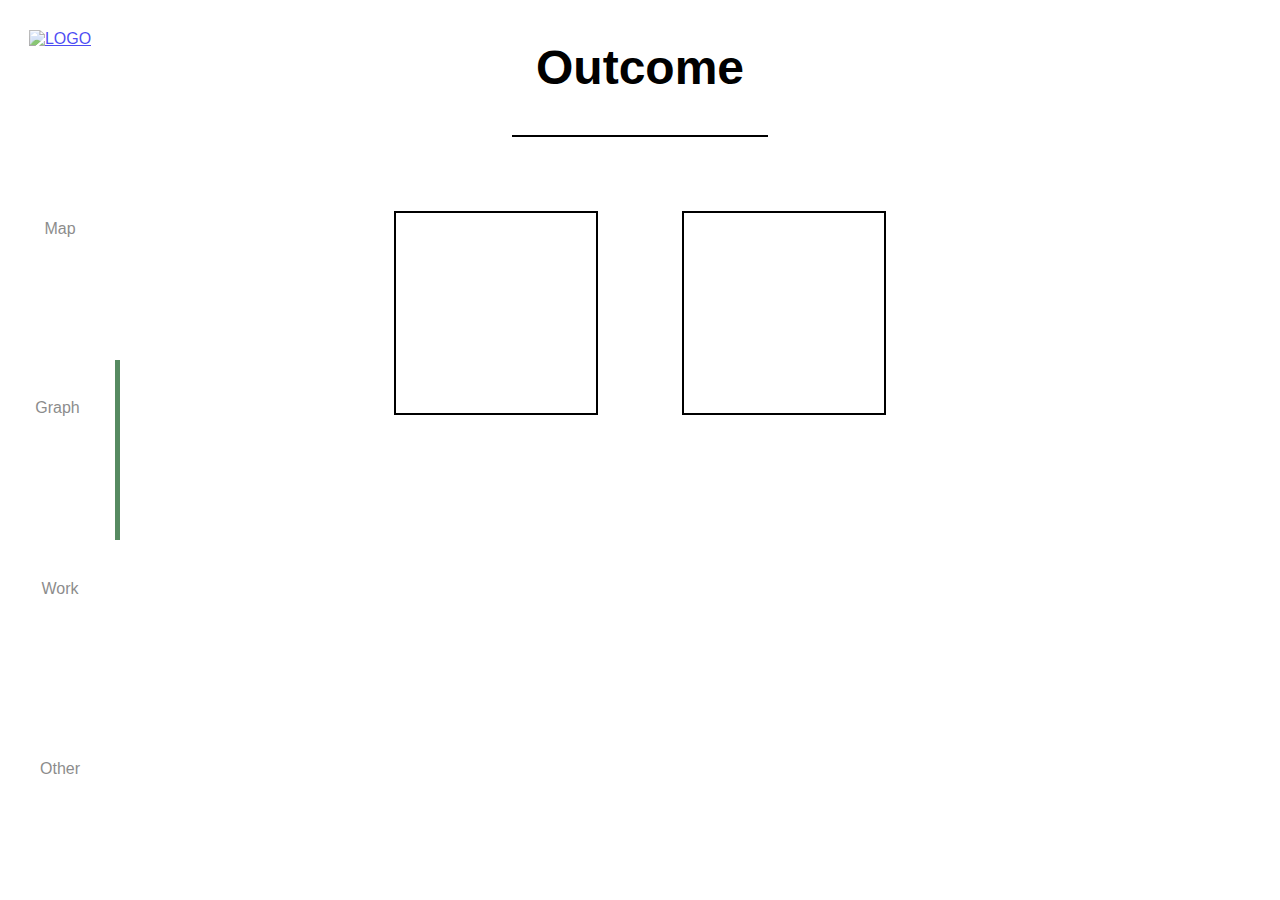
==== information.html @ 3a260861 "map page and graph page" ====
<!DOCTYPE html>
<html>
  <head>
    <meta charset="utf-8">
    <title>Here!</title>
    <link rel="stylesheet" href="main.css" media="screen" title="no title" charset="utf-8">
  </head>
  <body>
    <div class="NavBar">
      <div class="" id="logo">
        <a href="index.html"><img src="pic/logo.png" alt="LOGO" /></a>
      </div>
      <ul>
        <li><a href="map.html" class="NavButton"><img src="pic/location.png" alt=""  /><div>Map</div></a></li>
        <li><a href="information.html" class="NavButton" id="NavButtonInfor"><img src="pic/battery-1.png" alt="" /><br><div>Graph</div></a></li>
        <li><a href="work.html" class="NavButton"><img src="pic/battery-2.png" alt="" /><br><div>Work</div></a></li>
        <li><a href="other.html" class="NavButton"><img src="pic/battery-3.png" alt=""  /><br><div>Other</div></a></li>
      </ul>
    </div>

    <div id="Main">
    <div class="describ information">
      <h2>Outcome</h2>
    </div>
    <div class="divide-black">
    </div>
    <div class="graphs">
      <div class=" graph graph1">
      </div>
      <div class="graph graph2">
      </div>
    </div>

    </div>

  </body>
</html>
---- main.css ----
html{
  height: 100%;
}
body{
  height: 100%;
  margin: 0px;
  padding: 0px;
  font-family:Arial;
}
.NavBar{
  position:fixed;
  left: 0px;
  top: 0px;
  width: 120px;
  height: 100%;
  background: rgb(255, 255, 255);
  filter:"Alpha(opacity=70)";
  opacity:0.7;
  /*border-right: 1px solid rgb(210, 210, 210);*/
  overflow: hidden;

}
#logo{
  position: relative;
  width: inherit;
  text-align: center;
  height: 20%;
}
.NavBar ul{
  list-style-type: none;
  margin: 0;
  padding: 0;
  height: inherit;

}
.NavBar li{
  height: 20%;
}
a.NavButton{
  display: block;
  color: rgb(91, 91, 91);
  font-weight:normal;
  background-color:inherit;
  width:inherit;
  height:100%;
  text-align: center;
  padding: 0px;
  margin: 0px;
  text-decoration: none;
}
.NavBar img{
  width: 40%;
  padding-top: 25%;
  padding-bottom: 5%;
}
a.NavButton:link{
}
a.NavButton:visited{
}
a.NavButton:hover{
  background-color: rgb(124, 145, 127);
  color: rgb(255, 255, 255);
}
#NavButtonInfor{
  border-right: 5px solid rgb(15, 89, 31);
}
#NavButtonMap{
  border-right: 5px solid rgb(15, 89, 31);
}
#NavButtonWork{
  border-right: 5px solid rgb(15, 89, 31);
}
#Main{
  overflow: hidden;
  background-color: rgb(255, 255, 255);
  /*margin-left: 120px;*/
  height: 100%;
  margin: 0px;
  padding: 0px;


}
h2{
  font-size: 300%;
}
p{
  line-height: 200%
}
.divide{
  width: 50%;
  height: 2px;
  background-color: rgb(255, 255, 255);
/*here set left and right auto can put this div in the Father's center*/
  margin-left: auto;
  margin-right: auto;

}
.block{
  padding-left: 120px;
  height: 100%;
  background-color:inherit;
  clear: both;
}
.firstpart{
  background-image: url(pic/background.jpg);
}
.firstpart .describ{
  width: 100%;
  text-align: center;
  float: left;
  color: rgb(255, 255, 255);
  height: 30%;
  margin-top: 10%;
}
.map .describ{
  width: 50%;
  float: left;
  padding-left: 5%;
  padding-top: 30%;
}
.map .describ p{
  font-size: 150%;
  line-height: 150%;
  color: rgb(91, 91, 91);
}
.map .content{
  float: right;
  width: 35%;
  padding-top: 15%;
  padding-right: 5%;
}
.map img{
  float:left;
  width: 100%;
  border: 1px solid rgb(176, 176, 176);
}
.information{
  text-align: center;
}
.divide-black{
  height: 2px;
  width: 20%;
  background-color: rgb(0, 0, 0);
  margin-left: auto;
  margin-right: auto;
}
.graphs{
  padding-top: 5%;
  width: 40%;
  margin-left: auto;
  margin-right: auto;
}
.graph{
  width: 200px;
  height: 200px;
  background-color: rgb(255, 255, 255);
  border: 2px solid black;
  margin: 10px;
}
.graph1{
  float: left;
}
.graph2{
  float: right;
}
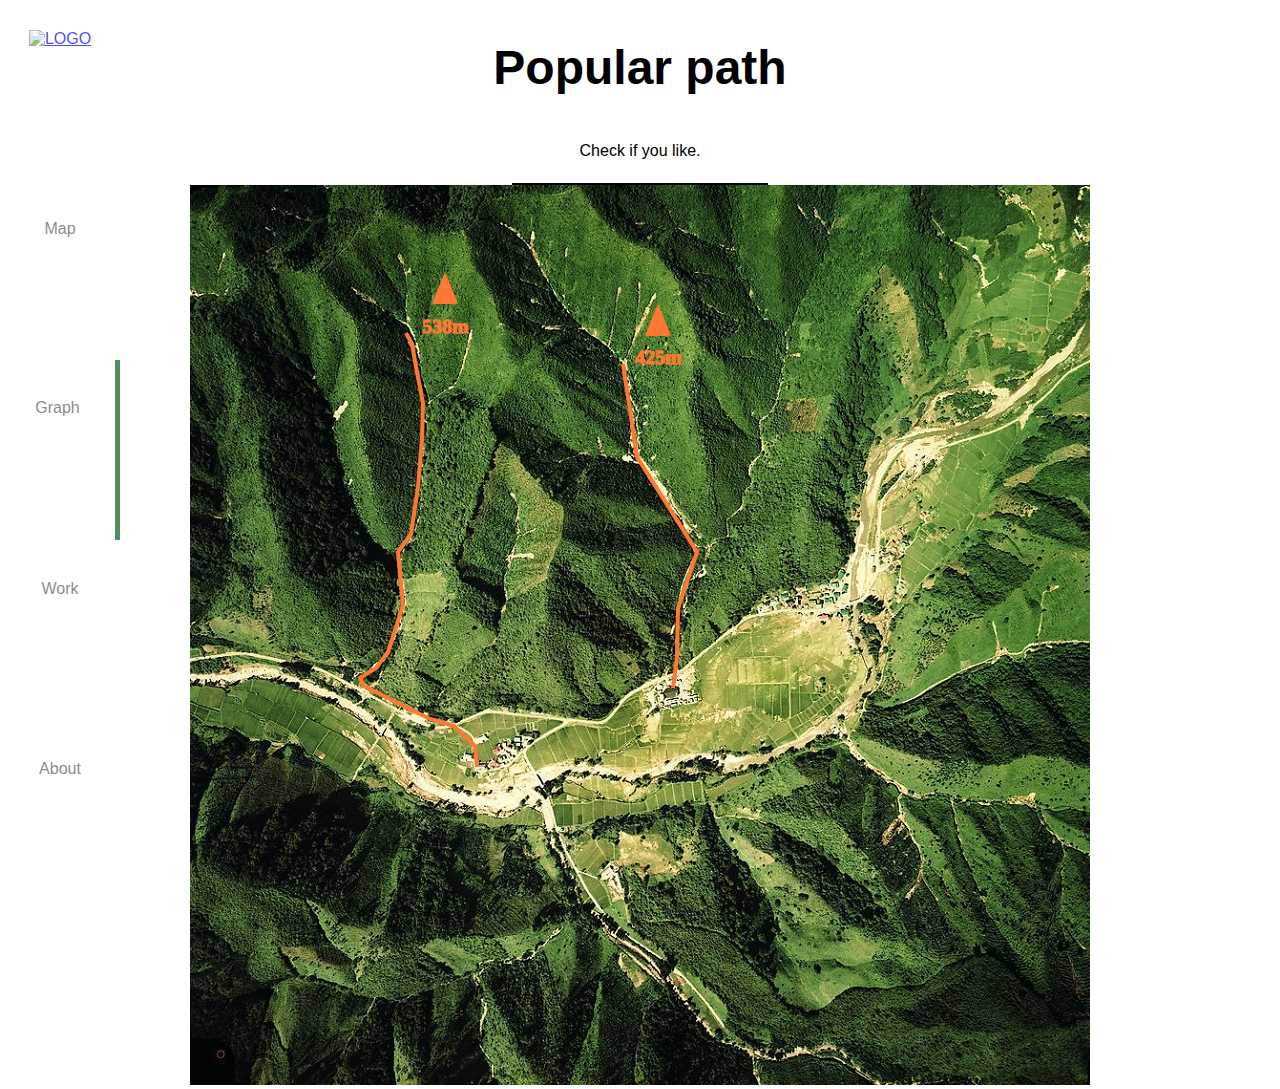
==== commit 7f6d5175: "Assignment3 SVG" ====
--- a/information.html
+++ b/information.html
@@ -2,7 +2,7 @@
 <html>
   <head>
     <meta charset="utf-8">
-    <title>Here!</title>
+    <title>Hi!</title>
     <link rel="stylesheet" href="main.css" media="screen" title="no title" charset="utf-8">
   </head>
   <body>
@@ -14,22 +14,62 @@
         <li><a href="map.html" class="NavButton"><img src="pic/location.png" alt=""  /><div>Map</div></a></li>
         <li><a href="information.html" class="NavButton" id="NavButtonInfor"><img src="pic/battery-1.png" alt="" /><br><div>Graph</div></a></li>
         <li><a href="work.html" class="NavButton"><img src="pic/battery-2.png" alt="" /><br><div>Work</div></a></li>
-        <li><a href="other.html" class="NavButton"><img src="pic/battery-3.png" alt=""  /><br><div>Other</div></a></li>
+        <li><a href="about.html" class="NavButton"><img src="pic/battery-3.png" alt=""  /><br><div>About</div></a></li>
       </ul>
     </div>
 
     <div id="Main">
     <div class="describ information">
-      <h2>Outcome</h2>
+      <h2>Popular path</h2>
+      <p>
+      Check if you like.
+      </p>
     </div>
     <div class="divide-black">
     </div>
-    <div class="graphs">
+    <!-- <div class="graphs">
       <div class=" graph graph1">
       </div>
+
       <div class="graph graph2">
       </div>
     </div>
+    <div class="blockp">
+      <p class="A">
+        30% increase in exercise
+      </p>
+      <p class="B">
+        New friends every time
+      </p>
+    </div> -->
+    <div class="pathmap">
+      <!-- <img id="RS" src="pic/pathmap.jpg" alt="" /> -->
+      <svg xmlns="http://www.w3.org/2000/svg" xml:space="preserve" width="900px" height="900px" style="shape-rendering:geometricPrecision; text-rendering:geometricPrecision; image-rendering:optimizeQuality; fill-rule:evenodd; clip-rule:evenodd"
+      viewBox="0 0 900 900" preserveAspectRatio="xMidYMid meet"
+       xmlns:xlink="http://www.w3.org/1999/xlink" >
+
+       <g id="myway">
+        <polyline pointer-events=all fill=none stroke="#FF7733" stroke-miterlimit="10" stroke-width="4px" points="483,503 487,472 488,423 507,367 447,272 433,179 "/>
+        <polyline pointer-events=all fill=none stroke="#FF7733" stroke-miterlimit="10" stroke-width="4px" points="287,582 285,561 264,541 240,534 174,501 170,493 186,483 198,467 213,420 208,367 221,349 228,302 232,255 233,218 227,187 222,159 216,148  "/>
+
+
+       </g>
+       <g class="labels">
+       	<text id="label1" transform="matrix(1 0 0 1 232 148)"  font-family="'MyriadPro-Regular'" font-size="20" stroke="#FF7733" fill="#FF7733">538m</text>
+        <text id="label2" transform="matrix(1 0 0 1 445 179)"  font-family="'MyriadPro-Regular'" font-size="20" stroke="#FF7733" fill="#FF7733">425m</text>
+       </g>
+       <g class="peaks">
+         <polyline id="peak1" pointer-events=all fill="#FF7733" stroke="#FF7733" stroke-miterlimit="10" stroke-width="4px" points="244,119 255,92 266,119"/>
+         <polyline id="peak1" pointer-events=all fill="#FF7733" stroke="#FF7733" stroke-miterlimit="10" stroke-width="4px" points="457,151 468,124 479,151 "/>
+       </g>
+
+
+
+      </svg>
+    </div>
+
+
+
 
     </div>
 
--- a/main.css
+++ b/main.css
@@ -9,6 +9,7 @@
 }
 .NavBar{
   position:fixed;
+  z-index: 1000;
   left: 0px;
   top: 0px;
   width: 120px;
@@ -70,8 +71,11 @@
 #NavButtonWork{
   border-right: 5px solid rgb(15, 89, 31);
 }
+#NavButtonAbout{
+  border-right: 5px solid rgb(15, 89, 31);
+}
 #Main{
-  overflow: hidden;
+  /*overflow: hidden;*/
   background-color: rgb(255, 255, 255);
   /*margin-left: 120px;*/
   height: 100%;
@@ -85,6 +89,14 @@
 }
 p{
   line-height: 200%
+}
+.copyright{
+  float: right;
+  position: relative;
+  top: 50%;
+  right: 5px;
+  color: rgb(255, 255, 255);
+  font-size: 5px;
 }
 .divide{
   width: 50%;
@@ -112,28 +124,121 @@
   height: 30%;
   margin-top: 10%;
 }
+
+/*Here for Map page!!*/
+
+.map{
+  width: auto;
+  height: 100%;
+  background-image: url(pic/bgmmap.png);
+  /*filter:"Alpha(opacity=70)";
+  opacity:0.7;*/
+}
+
+.map .rectangle{
+  position: relative;
+  left: 20%;
+  top: 10%;
+  width: 60%;
+  border: 2px solid green;
+
+}
+.map .marker1{
+  float: left;
+  width: 80px;
+  height: 80px;
+  margin: 5%;
+  background-image: url(pic/marker80.png);
+  background-size: 100%;
+}
+.map .marker2{
+  float: left;
+  width: 80px;
+  height: 80px;
+  margin: 10%;
+  background-image: url(pic/marker80.png);
+  background-size: 100%;
+}
+.map .marker3{
+  float: right;
+  width: 120px;
+  height: 120px;
+  margin: 5%;
+  background-image: url(pic/marker.png);
+  background-size: 100%;
+}
+
+.clean{
+  /*In order to keep the rectangle cover the markers*/
+  height: 1px;
+  clear: both;
+}
+
 .map .describ{
+  font-weight: bold;
+  color: rgb(45, 120, 60);
   width: 50%;
   float: left;
-  padding-left: 5%;
-  padding-top: 30%;
+  padding-left: 8%;
+  padding-top: 8%;
 }
 .map .describ p{
+  font-size: 120%;
+  line-height: 150%;
+  color: rgb(89, 87, 87);
+}
+.go{
+  /*clear: both;*/
+  position: absolute;
+  bottom: 30px;
+  float: left;
+  padding-left: 40%;
+}
+.divide-green{
+  position: absolute;
+  z-index: 1;
+  left: 0px;
+  bottom: 0px;
+  height: 30px;
+  width: 100%;
+  background-color: rgb(45, 120, 60);
+}
+.introduction{
+  float: left;
+}
+#map{
+
+    width:100%;
+    height:100%;
+}
+.highlight{
+  position:absolute;;
+  z-index: 100;
+  right: 0px;
+  width: 300px;
+
+  background-color: rgb(255, 255, 255);
+  filter:"Alpha(opacity=80)";
+  opacity:0.8;
+
+}
+.top{
   font-size: 150%;
+  background-color: rgb(54, 120, 60);
+  color: rgb(255, 255, 255);
+  padding-top: 10px;
+  padding-bottom: 10px;
+  text-align: center;
+}
+.highlight p{
+  padding: 5%;
+  font-size: 13px;
   line-height: 150%;
-  color: rgb(91, 91, 91);
-}
-.map .content{
-  float: right;
-  width: 35%;
-  padding-top: 15%;
-  padding-right: 5%;
-}
-.map img{
-  float:left;
-  width: 100%;
-  border: 1px solid rgb(176, 176, 176);
-}
+  color: rgb(54, 120, 60);
+}
+
+
+/*Here for graph page!*/
 .information{
   text-align: center;
 }
@@ -145,15 +250,18 @@
   margin-right: auto;
 }
 .graphs{
+
   padding-top: 5%;
   width: 40%;
+  height: 30%;
   margin-left: auto;
   margin-right: auto;
 }
 .graph{
+
   width: 200px;
   height: 200px;
-  background-color: rgb(255, 255, 255);
+  background-color: rgb(149, 203, 158);
   border: 2px solid black;
   margin: 10px;
 }
@@ -163,3 +271,92 @@
 .graph2{
   float: right;
 }
+.blockp{
+  width: 37%;
+  background-color: red;
+  position: relative;
+  margin-left: auto;
+  margin-right: auto;
+
+}
+.A{
+  float: left;
+}
+.B{
+  float: right;
+}
+.pathmap{
+  width: 900px;
+  height: 900px;
+  background-image: url(pic/pathmap.jpg);
+  margin-left: auto;
+  margin-right: auto;
+}
+
+.labels{
+  display:block;
+  color:"#FF7733";
+  font-weight: bold;
+}
+.peaks{
+  display:block;
+}
+
+#myway polyline:hover{
+    stroke-width: 8;
+    stroke:#FF6633;
+    font-weight: bold;
+}
+path:hover{
+    stroke-width: 8;
+    stroke:blue;
+}
+
+
+
+/*Here for work page!!!*/
+.work .describ{
+  /*padding-left: 5%;*/
+}
+.work .describ p{
+  color: rgb(139, 139, 139);
+}
+.titles{
+  float: left;
+  width: 30%;
+  height: 900px;
+  border-right: 1px solid black;
+}
+.details{
+  float: right;
+  width: 69%;
+  height: inherit;
+}
+em,span{
+  color: rgb(39, 125, 58);
+}
+
+
+
+/*Here is the last page!!*/
+.about{
+  background-color: rgb(148, 175, 154);
+  padding-left: 25%;
+}
+.me img{
+  float: left;
+  width: 15%;
+  margin-top: 15%;
+  padding: 5%;
+
+}
+.about .describ{
+  margin-top: 12%;
+  text-shadow: 5px 5px 8px #656565;
+  float: left;
+  font-size: 120%;
+  color:rgb(255, 255, 255);
+}
+h1{
+  font-size: 200%;
+}
